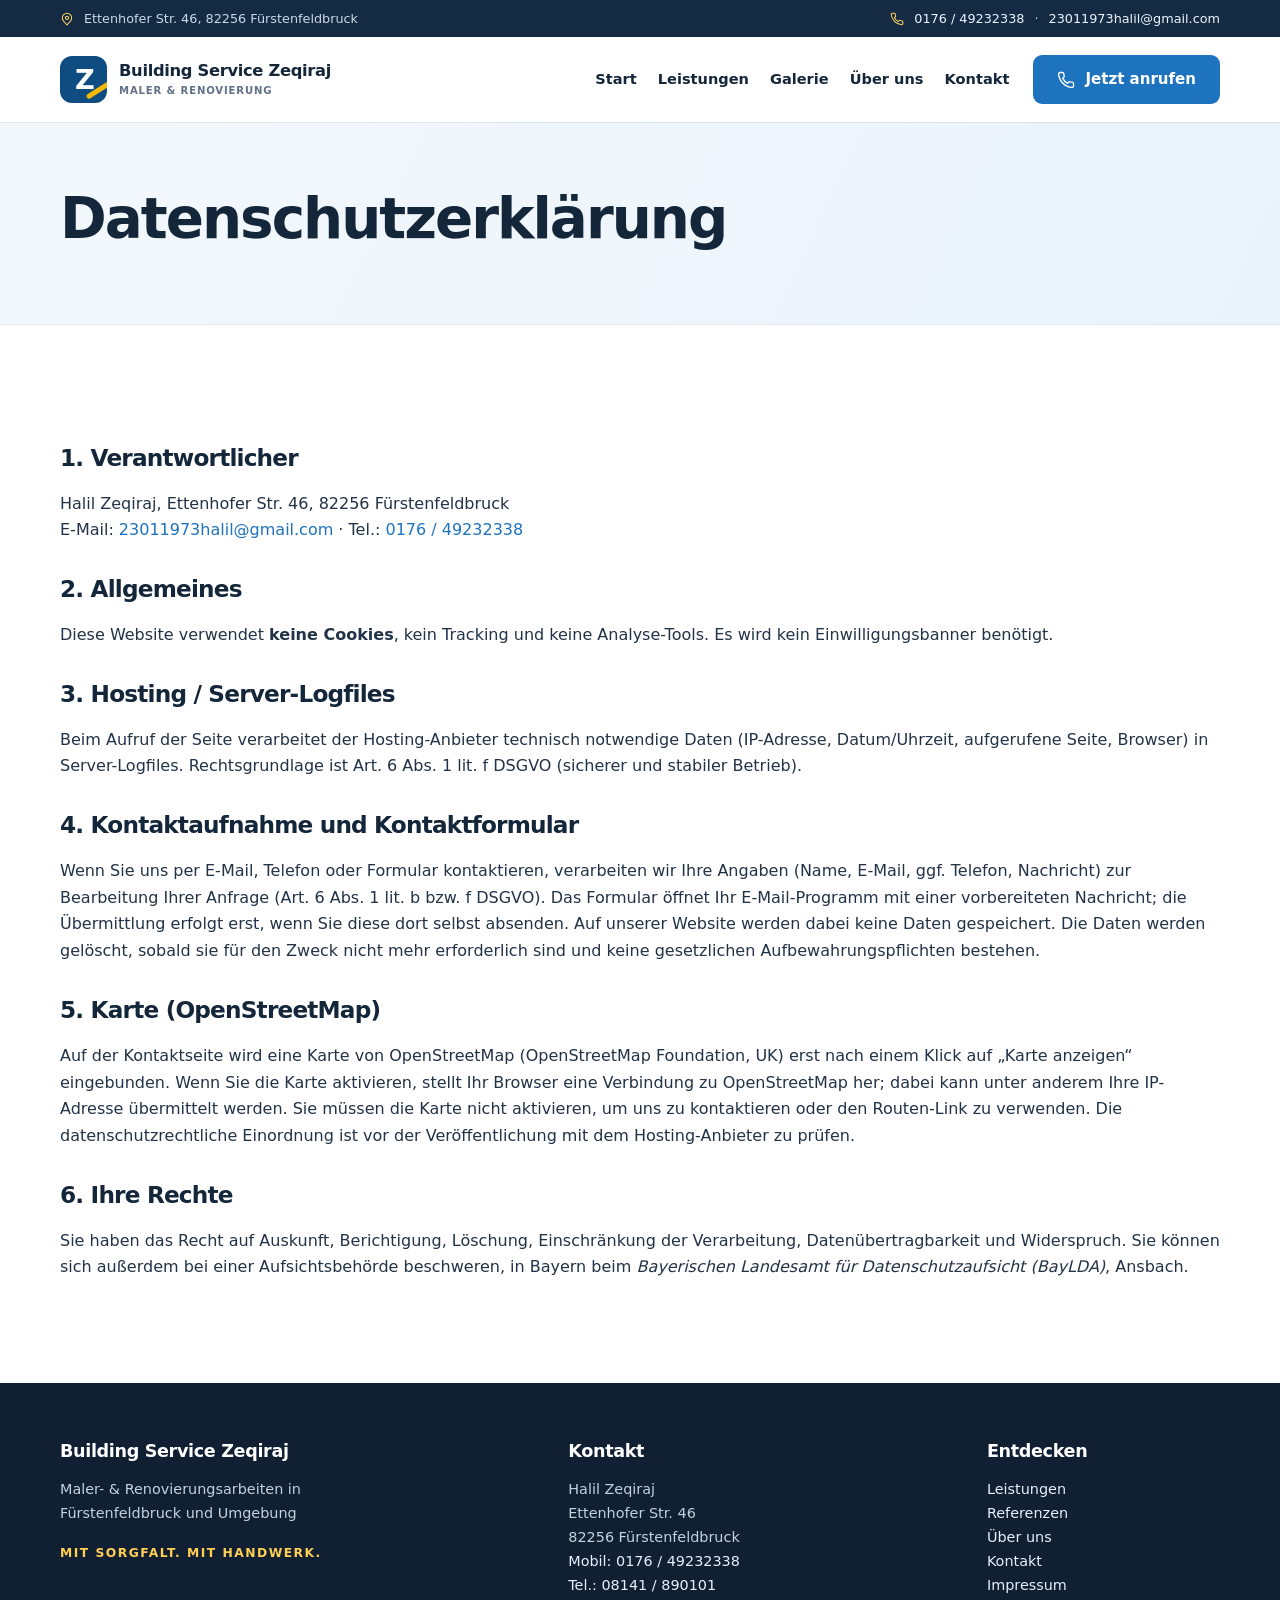
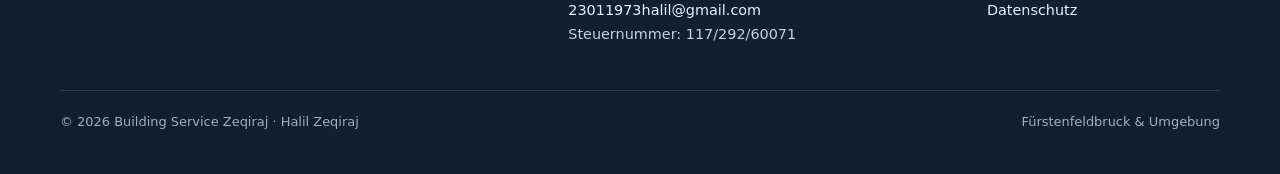
==== datenschutz.html @ 5ea6d2a5 "Initial website upload" ====
<!DOCTYPE html>
<html lang="de">
<head>
<meta charset="utf-8">
<meta name="viewport" content="width=device-width, initial-scale=1">
<title>Datenschutzerklärung | Building Service Zeqiraj</title>
<meta name="description" content="Datenschutzerklärung von Building Service Zeqiraj.">
<meta name="robots" content="noindex,follow">
<meta name="theme-color" content="#1e73be">
<link rel="canonical" href="https://buildingservicezeqiraj.de/datenschutz.html">
<!-- HIER ÄNDERN bei neuer Domain: canonical + og:url + og:image (siehe MAINTENANCE.md) -->
<meta property="og:type" content="website">
<meta property="og:locale" content="de_DE">
<meta property="og:title" content="Datenschutzerklärung | Building Service Zeqiraj">
<meta property="og:description" content="Datenschutzerklärung von Building Service Zeqiraj.">
<meta property="og:url" content="https://buildingservicezeqiraj.de/datenschutz.html">
<meta property="og:image" content="https://buildingservicezeqiraj.de/images/tv-wand-marmor.jpg">
<link rel="icon" href="data:image/svg+xml,%3Csvg xmlns='http://www.w3.org/2000/svg' viewBox='0 0 100 100'%3E%3Crect width='100' height='100' rx='20' fill='%231e73be'/%3E%3Ctext x='50' y='66' font-size='52' text-anchor='middle' fill='white' font-family='Arial' font-weight='bold'%3EZ%3C/text%3E%3C/svg%3E">
<link rel="stylesheet" href="style.css">
</head>
<body data-page="datenschutz">
<div id="site-header"></div>
<main id="main">
<section class="page-hero"><div class="container"><h1>Datenschutzerklärung</h1></div></section>
<section><div class="container legal-text">
<h2>1. Verantwortlicher</h2>
<p><span data-site="owner"></span>, <span data-site="street"></span>, <span data-site="zip"></span> <span data-site="city"></span><br>E-Mail: <a data-site="emailLink" href="#"></a> · Tel.: <a data-site="mobileLink" href="#"></a></p>
<h2>2. Allgemeines</h2>
<p>Diese Website verwendet <strong>keine Cookies</strong>, kein Tracking und keine Analyse-Tools. Es wird kein Einwilligungsbanner benötigt.</p>
<h2>3. Hosting / Server-Logfiles</h2>
<p>Beim Aufruf der Seite verarbeitet der Hosting-Anbieter technisch notwendige Daten (IP-Adresse, Datum/Uhrzeit, aufgerufene Seite, Browser) in Server-Logfiles. Rechtsgrundlage ist Art. 6 Abs. 1 lit. f DSGVO (sicherer und stabiler Betrieb).</p>
<h2>4. Kontaktaufnahme und Kontaktformular</h2>
<p>Wenn Sie uns per E-Mail, Telefon oder Formular kontaktieren, verarbeiten wir Ihre Angaben (Name, E-Mail, ggf. Telefon, Nachricht) zur Bearbeitung Ihrer Anfrage (Art. 6 Abs. 1 lit. b bzw. f DSGVO). Das Formular öffnet Ihr E-Mail-Programm mit einer vorbereiteten Nachricht; die Übermittlung erfolgt erst, wenn Sie diese dort selbst absenden. Auf unserer Website werden dabei keine Daten gespeichert. Die Daten werden gelöscht, sobald sie für den Zweck nicht mehr erforderlich sind und keine gesetzlichen Aufbewahrungspflichten bestehen.</p>
<h2>5. Karte (OpenStreetMap)</h2>
<p>Auf der Kontaktseite wird eine Karte von OpenStreetMap (OpenStreetMap Foundation, UK) erst nach einem Klick auf „Karte anzeigen“ eingebunden. Wenn Sie die Karte aktivieren, stellt Ihr Browser eine Verbindung zu OpenStreetMap her; dabei kann unter anderem Ihre IP-Adresse übermittelt werden. Sie müssen die Karte nicht aktivieren, um uns zu kontaktieren oder den Routen-Link zu verwenden. Die datenschutzrechtliche Einordnung ist vor der Veröffentlichung mit dem Hosting-Anbieter zu prüfen.</p>
<h2>6. Ihre Rechte</h2>
<p>Sie haben das Recht auf Auskunft, Berichtigung, Löschung, Einschränkung der Verarbeitung, Datenübertragbarkeit und Widerspruch. Sie können sich außerdem bei einer Aufsichtsbehörde beschweren, in Bayern beim <em>Bayerischen Landesamt für Datenschutzaufsicht (BayLDA)</em>, Ansbach.</p>
</div></section>
</main>
<div id="site-footer"></div>
<script src="config.js"></script>
<script src="main.js"></script>
</body>
</html>
---- style.css ----
/* ================================================================
   BUILDING SERVICE ZEQIRAJ – Designversion 2
   HIER ÄNDERN: Hauptfarben stehen in config.js unter "colors".
   Diese Datei steuert die Abstände, Schriftgrößen und Darstellung.
   ================================================================ */
:root {
  --primary:#1e73be; --primary-dark:#0f4c81; --accent:#f5b700;
  --dark:#14263a; --light:#f4f8fc;
  --text:#223247; --muted:#607087; --border:#e3eaf1;
  --radius:16px; --shadow:0 12px 35px rgba(16,42,66,.07);
  --container:1160px;
}
*,*::before,*::after{box-sizing:border-box}
html{scroll-behavior:smooth;scroll-padding-top:90px}
body{margin:0;background:#fff;color:var(--text);font-family:system-ui,-apple-system,BlinkMacSystemFont,"Segoe UI",Arial,sans-serif;line-height:1.67;-webkit-font-smoothing:antialiased}
body.lightbox-active{overflow:hidden}
img,svg{max-width:100%}img{display:block}
a{color:var(--primary);text-decoration:none}a:hover{text-decoration:none}
button,input,textarea{font:inherit}
button{cursor:pointer}
:focus-visible{outline:3px solid var(--accent);outline-offset:3px}
.container{width:min(var(--container),calc(100% - 48px));margin-inline:auto}
h1,h2,h3,p{margin-top:0}
h1,h2,h3{color:var(--dark);letter-spacing:-.035em;line-height:1.15}
h1{font-size:clamp(2.25rem,4.4vw,4.15rem);font-weight:800}
h2{font-size:clamp(1.85rem,2.7vw,2.7rem);font-weight:800}
h3{font-size:1.18rem;font-weight:750}
p{margin-bottom:0}
section{padding:88px 0}
.section-sub{color:var(--muted);max-width:660px;font-size:1.04rem;line-height:1.7;margin:12px 0 0}
.section-head{display:flex;align-items:end;justify-content:space-between;gap:24px;margin-bottom:33px}
.section-head .section-sub{margin-top:10px}
.eyebrow{display:inline-flex;align-items:center;gap:9px;color:var(--primary-dark);font-size:.78rem;letter-spacing:.13em;text-transform:uppercase;font-weight:800;margin-bottom:14px}
.eyebrow::before{content:"";width:22px;height:3px;background:var(--accent);border-radius:3px}
.bg-light{background:#f5f8fb}
.muted{color:var(--muted)}
.skip{position:absolute;top:-100px;left:12px;background:#fff;padding:12px 18px;z-index:300;border-radius:8px}.skip:focus{top:12px}
.icon-svg{width:22px;height:22px;display:inline-block;flex:none;stroke:currentColor;fill:none;stroke-width:1.8;stroke-linecap:round;stroke-linejoin:round;vertical-align:middle}

/* Header – übersichtlich, auch auf dem Handy */
.topbar{background:#142b43;color:#cbd8e8;font-size:.80rem;line-height:1.4}
.topbar .container{display:flex;align-items:center;justify-content:space-between;gap:20px;min-height:37px}
.topbar a{color:#edf4ff}.topbar-info,.topbar-contact{display:flex;gap:10px;align-items:center}.topbar .icon-svg{width:14px;height:14px;color:#ffd260}
#site-header{position:sticky;top:-37px;z-index:90}
header.site{position:relative;z-index:1;background:rgba(255,255,255,.97);box-shadow:0 1px 0 rgba(16,37,57,.08);backdrop-filter:blur(14px)}
header.site .container{min-height:85px;display:flex;align-items:center;justify-content:space-between;gap:24px}
.logo{display:flex;align-items:center;gap:12px;min-width:0;color:var(--dark);flex-shrink:0}.logo:hover{color:var(--dark)}
.logo .mark{height:47px;width:47px;display:grid;place-items:center;background:var(--primary-dark);color:#fff;border-radius:12px;position:relative;font-weight:900;font-size:1.7rem;letter-spacing:-.1em;overflow:hidden}
.logo .mark::after{content:"";width:26px;height:5px;position:absolute;right:-4px;bottom:10px;transform:rotate(-32deg);background:var(--accent);border-radius:5px}
.logo-text{display:flex;flex-direction:column;line-height:1.1;gap:5px}.logo-title{font-size:1.02rem;letter-spacing:-.02em;font-weight:850;white-space:nowrap}.logo-sub{font-size:.63rem;letter-spacing:.085em;color:var(--muted);font-weight:750;text-transform:uppercase}
nav ul{display:flex;align-items:center;gap:clamp(12px,1.65vw,28px);list-style:none;margin:0;padding:0}
nav a{color:var(--dark);font-size:.91rem;font-weight:650;white-space:nowrap;padding:10px 0;transition:color .2s}
nav a:hover,nav a.active{color:var(--primary)}
nav a.active:not(.btn)::after{content:"";display:block;height:2px;background:var(--primary);border-radius:3px;margin-top:1px}
nav .nav-action{margin-left:3px}
.btn{display:inline-flex;align-items:center;justify-content:center;gap:10px;background:var(--primary);color:#fff!important;padding:13px 23px;min-height:49px;border-radius:9px;font-size:.94rem;font-weight:750;line-height:1.3;border:1.5px solid transparent;transition:background .2s,transform .2s,box-shadow .2s;cursor:pointer;white-space:normal;text-align:center}
.btn:hover{background:var(--primary-dark);transform:translateY(-2px);box-shadow:0 8px 18px rgba(15,76,129,.15)}
.btn.accent{background:var(--accent);color:var(--dark)!important}.btn.accent:hover{background:#ffcb31}
.btn.ghost{background:transparent;color:#fff!important;border-color:rgba(255,255,255,.5)}.btn.ghost:hover{background:rgba(255,255,255,.12)}
.btn.outline{background:#fff;color:var(--primary-dark)!important;border-color:var(--border)}.btn.outline:hover{border-color:var(--primary);background:#f3f8ff}
.btn .icon-svg{width:18px;height:18px}
.burger{display:none;border:1px solid var(--border);background:#f6f9fc;border-radius:10px;width:44px;height:44px;align-items:center;justify-content:center;color:var(--dark)}.burger .icon-svg{width:23px;height:23px}

/* Hero – echte Projektfotos statt dunklem Hintergrundbild */
.hero{background:linear-gradient(115deg,#132d49 0%,#16456e 76%,#1d5681 100%);color:#fff;padding:78px 0 84px;position:relative;overflow:hidden}
.hero::before{content:"";position:absolute;width:550px;height:550px;border-radius:50%;border:1px solid rgba(255,255,255,.07);left:-350px;top:-390px}
.hero-grid{display:grid;grid-template-columns:minmax(0,1fr) minmax(0,.96fr);align-items:center;gap:clamp(35px,5.3vw,86px)}
.hero-copy{position:relative;z-index:1}
.hero .eyebrow{color:#cbdff4;margin-bottom:23px}.hero .eyebrow::before{background:var(--accent)}
.hero h1{color:#fff;max-width:660px;line-height:1.08;font-size:clamp(2.3rem,4.4vw,4.15rem);margin-bottom:22px}
.hero h1 .gold{color:#ffd05c}
.hero p{font-size:clamp(1rem,1.22vw,1.13rem);max-width:525px;color:#d7e6f6;line-height:1.76;margin-bottom:29px}
.hero .actions{display:flex;flex-wrap:wrap;gap:12px}
.hero-trust{display:flex;align-items:center;gap:13px;margin-top:33px;color:#d6e4ef;font-size:.87rem;line-height:1.5}
.hero-trust .icon-svg{color:#ffe08c;width:19px;height:19px}
.hero-visual{position:relative;min-width:0}
.hero-photo{height:clamp(410px,41vw,545px);width:100%;object-fit:cover;object-position:center 34%;border-radius:16px;box-shadow:0 28px 60px rgba(0,0,0,.20);background:#d9e0e5}
.hero-visual::before{content:"";position:absolute;z-index:0;inset:24px -17px -19px 22px;border:2px solid rgba(255,255,255,.22);border-radius:17px}
.hero-photo{position:relative;z-index:1}
.photo-label{z-index:3;position:absolute;left:-22px;bottom:25px;background:#fff;box-shadow:0 12px 35px rgba(0,0,0,.14);display:flex;align-items:center;gap:12px;padding:13px 17px;border-radius:11px;color:var(--dark);max-width:280px}
.photo-label-icon{background:#f2f7fc;display:grid;place-items:center;border-radius:9px;height:42px;width:42px;color:var(--primary);flex:none}.photo-label-icon .icon-svg{width:22px;height:22px}
.photo-label strong{display:block;font-size:.87rem;line-height:1.3}.photo-label small{display:block;color:var(--muted);font-size:.75rem;margin-top:2px}
.trust-band{background:#fff;border-bottom:1px solid var(--border);padding:19px 0}
.trust-band .container{display:grid;grid-template-columns:repeat(3,minmax(0,1fr));gap:18px}
.trust-item{display:flex;align-items:center;justify-content:center;gap:10px;color:var(--dark);font-size:.87rem;font-weight:670}
.trust-item .icon-svg{color:var(--primary);width:20px;height:20px}
.page-hero{background:linear-gradient(116deg,#f3f8fc 0%,#eaf3fb 100%);border-bottom:1px solid var(--border);padding:65px 0 62px}
.page-hero h1{max-width:840px;margin-bottom:10px}.page-hero .section-sub{margin:0}

/* Service-Karten: einheitliche Vektor-Icons, keine Emojis */
.grid{display:grid;gap:22px;min-width:0}
.g3{grid-template-columns:repeat(3,minmax(0,1fr))}
.g2{grid-template-columns:repeat(2,minmax(0,1fr))}
.g4{grid-template-columns:repeat(4,minmax(0,1fr))}
.card{background:#fff;border:1px solid var(--border);border-radius:var(--radius);padding:28px 27px 27px;box-shadow:0 6px 22px rgba(22,44,66,.035);min-width:0;transition:box-shadow .22s,transform .22s,border-color .22s}
.card:hover{transform:translateY(-4px);box-shadow:var(--shadow);border-color:#c8daec}
.card .icon{width:53px;height:53px;border-radius:13px;display:grid;place-items:center;background:#eaf4fd;color:var(--primary-dark);margin-bottom:23px}
.card .icon .icon-svg{width:27px;height:27px;stroke-width:1.7}
.card h3{margin:0 0 11px;font-size:1.09rem}.card p{color:var(--muted);font-size:.92rem;line-height:1.66}
.text-link{font-weight:750;display:inline-flex;gap:10px;align-items:center}.text-link .icon-svg{width:17px;height:17px;transition:transform .2s}.text-link:hover .icon-svg{transform:translateX(4px)}
.section-bottom{margin-top:29px}

/* Referenzen / Galerie */
.gallery{display:grid;grid-template-columns:repeat(3,minmax(0,1fr));gap:20px}
.gallery figure{position:relative;margin:0;aspect-ratio:4/4.15;overflow:hidden;border-radius:14px;box-shadow:0 5px 20px rgba(12,42,64,.08);background:#e4edf5;cursor:zoom-in;isolation:isolate}
.gallery figure::after{content:"";position:absolute;inset:40% 0 0;background:linear-gradient(transparent,rgba(8,26,44,.82));pointer-events:none;transition:opacity .2s}
.gallery img{width:100%;height:100%;object-fit:cover;object-position:center 43%;transition:transform .38s;display:block}
.gallery figure:hover img,.gallery figure:focus-visible img{transform:scale(1.055)}
.gallery figcaption{position:absolute;z-index:2;bottom:0;left:0;right:0;color:#fff;padding:30px 22px 20px;line-height:1.3;font-size:1.01rem;font-weight:750}
.gallery .gallery-tag{display:block;color:#bcd6ed;text-transform:uppercase;letter-spacing:.09em;font-size:.69rem;margin-bottom:5px}
.gallery figure:focus-visible{outline:3px solid var(--accent);outline-offset:3px}
.filters{display:flex;gap:9px;overflow-x:auto;flex-wrap:nowrap;padding:3px 1px 13px;margin:0 0 22px;scrollbar-width:thin;scrollbar-color:#b7c8d9 transparent}
.filters button{flex:none;background:#fff;border:1px solid #cfdfed;border-radius:8px;padding:9px 16px;color:var(--primary-dark);font-weight:700;font-size:.88rem;white-space:nowrap}
.filters button.on,.filters button:hover{background:var(--primary-dark);border-color:var(--primary-dark);color:#fff}
.lightbox{position:fixed;inset:0;background:rgba(7,18,30,.95);z-index:220;display:none;align-items:center;justify-content:center;flex-direction:column;padding:28px 68px 48px}
.lightbox.open{display:flex}.lightbox img{max-width:100%;width:auto;height:auto;max-height:77vh;object-fit:contain;border-radius:5px}.lightbox p{color:#f7f9fb;text-align:center;margin-top:13px;font-size:.95rem}
.lightbox button{border:0;background:rgba(255,255,255,.13);color:#fff;width:46px;height:46px;border-radius:50%;font-size:2rem;line-height:1;position:absolute;display:grid;place-items:center}
.lightbox button:hover{background:rgba(255,255,255,.3)}.lb-close{right:21px;top:21px}.lb-prev{left:15px;top:50%}.lb-next{right:15px;top:50%}

/* Warum wir: 4 gleich große Elemente */
.usp{padding:25px 22px;border:1px solid var(--border);border-radius:var(--radius);background:#fff;min-width:0}
.usp .dot{display:grid;place-items:center;width:43px;height:43px;margin-bottom:20px;background:#eaf4fd;color:var(--primary-dark);font-weight:850;border-radius:10px;font-size:.84rem}
.usp h3{font-size:1.07rem;margin:0 0 10px}.usp p{color:var(--muted);font-size:.9rem;line-height:1.65}
.usp .icon-svg{width:21px;height:21px}
/* Ablauf auf Leistungsseite */
.steps .usp{background:#f7fafd}

/* Kontakt */
.contact-list{list-style:none;display:grid;gap:14px;margin:16px 0 24px;padding:0;overflow-wrap:anywhere}
.contact-list li{padding:8px 0;border-bottom:1px solid var(--border)}
form{display:grid;gap:16px;min-width:0}
label{display:block;font-size:.9rem;font-weight:700;margin-bottom:6px}
input,textarea{width:100%;min-width:0;max-width:100%;padding:13px 14px;border:1.5px solid #ccd8e5;border-radius:10px;background:#fff;color:var(--dark);font:inherit}
input:focus,textarea:focus{outline:3px solid rgba(30,115,190,.2);border-color:var(--primary)}
.check{display:flex;align-items:flex-start;gap:10px;font-weight:450;font-size:.88rem;line-height:1.5}.check input{width:auto;flex:none;margin-top:5px}
.hp{position:absolute;left:-9999px}.map{border:0;display:block;width:100%;height:360px;border-radius:var(--radius);margin-top:24px}
.map-consent{margin-top:24px;min-height:305px;padding:28px 23px;border:1px solid var(--border);border-radius:var(--radius);background:linear-gradient(135deg,#f3f8fd,#e5f1f8);display:flex;justify-content:center;align-items:center;flex-direction:column;gap:13px;text-align:center}.map-consent strong{font-size:1.05rem;color:var(--dark)}.map-consent p{color:var(--muted);max-width:360px;font-size:.9rem}.map-consent-icon{height:54px;width:54px;border-radius:15px;display:grid;place-items:center;background:#dbeafa;color:var(--primary)}.map-consent-icon .icon-svg{height:28px;width:28px}
.cta{background:#132e49;color:#fff;padding:68px 0;text-align:center}.cta h2{color:#fff}.cta p{color:#cfdfec;margin:0 auto 24px;max-width:600px}
.legal-text{overflow-wrap:anywhere}.legal-text h2{font-size:1.45rem;margin-top:32px}.legal-text p,.legal-text ul{margin-bottom:14px}.legal-text ul{padding-left:22px}

/* Footer */
footer.site{background:#101f32;color:#c4d1df;padding:58px 0 42px;font-size:.9rem;overflow-wrap:anywhere}
footer.site .cols{display:grid;grid-template-columns:1.25fr 1fr .65fr;gap:60px}
footer.site h3{color:#fff;font-size:1.1rem;letter-spacing:-.02em;margin:0 0 16px}
footer.site a{color:#e6efff}footer.site a:hover{color:#fff;text-decoration:underline}
.footer-tagline{max-width:310px}.footer-badge{font-size:.77rem;text-transform:uppercase;letter-spacing:.12em;color:#ffcf54;margin:18px 0 8px;font-weight:750}
.legal{margin-top:44px;border-top:1px solid rgba(255,255,255,.12);padding-top:20px;color:#9eafc0;font-size:.81rem;display:flex;justify-content:space-between;gap:15px;flex-wrap:wrap}
/* Schwebende Kontaktleiste nur auf Mobilgeräten */
.float{display:none}

@media(max-width:1090px){
  header.site .container{gap:12px}
  nav ul{gap:12px}
  nav a{font-size:.86rem}
  .logo-title{font-size:.91rem}
  .logo .mark{height:43px;width:43px}
  .btn{padding:12px 17px}
  .hero-grid{gap:38px}
}
@media(max-width:930px){
  .g4{grid-template-columns:repeat(2,minmax(0,1fr))}
  .hero-grid{grid-template-columns:minmax(0,1fr) minmax(0,.9fr);gap:30px}
  .hero-photo{height:440px}
  .hero h1{font-size:clamp(2.1rem,4.5vw,3.2rem)}
  .photo-label{left:-8px;bottom:14px}
  footer.site .cols{gap:25px}
}
@media(max-width:820px){
  html{scroll-padding-top:75px}
  .container{width:min(var(--container),calc(100% - 36px))}
  .topbar{display:none}
  #site-header{top:0}
  header.site .container{min-height:68px}
  .logo .mark{width:42px;height:42px}
  .logo-title{font-size:.97rem}.logo-sub{font-size:.58rem}
  .burger{display:flex;flex:none}
  nav{position:absolute;top:100%;left:0;right:0;background:#fff;border-top:1px solid var(--border);box-shadow:0 14px 30px rgba(14,33,54,.12);display:none}
  nav.open{display:block}
  nav ul{width:min(var(--container),calc(100% - 36px));margin:auto;padding:10px 0 18px;display:flex;flex-direction:column;gap:0;align-items:stretch}
  nav a{padding:13px 8px;display:block;font-size:1rem}
  nav a.active:not(.btn)::after{display:none}
  nav .nav-action{margin:7px 0 0}
  nav .nav-action .btn{justify-content:center}
  section{padding:65px 0}
  .hero{padding:52px 0 60px}
  .hero-grid{grid-template-columns:1fr;gap:40px}
  .hero-copy{max-width:680px}
  .hero h1{font-size:clamp(2.35rem,6vw,3.35rem);max-width:690px}
  .hero-photo{height:420px;object-position:center 34%}
  .photo-label{left:13px;bottom:17px}
  .g3{grid-template-columns:repeat(2,minmax(0,1fr))}
  .gallery{grid-template-columns:repeat(2,minmax(0,1fr))}
  .trust-band .container{grid-template-columns:repeat(3,minmax(0,1fr))}
  .trust-item{font-size:.79rem;gap:6px}
  body{padding-bottom:76px}
  .float{display:grid;position:fixed;left:0;right:0;bottom:0;z-index:95;background:rgba(255,255,255,.96);padding:10px max(18px,env(safe-area-inset-right)) calc(10px + env(safe-area-inset-bottom));box-shadow:0 -7px 26px rgba(19,43,64,.14);grid-template-columns:1fr 1fr;gap:10px;backdrop-filter:blur(16px)}
  .float a{display:inline-flex;align-items:center;justify-content:center;gap:9px;text-align:center;font-weight:750;font-size:.9rem;padding:10px 13px;min-height:48px;border-radius:9px}
  .float .call{background:var(--primary);color:#fff}.float .wa{background:#e8f8ef;color:#14643a;border:1px solid #cbeedb}.float .icon-svg{width:19px;height:19px}
}
@media(max-width:600px){
  .container{width:calc(100% - 36px)}
  h1{font-size:2.4rem}h2{font-size:clamp(1.85rem,6vw,2.25rem)}
  section{padding:60px 0}
  .hero{padding:47px 0 59px}
  .hero .eyebrow{margin-bottom:17px}
  .hero h1{font-size:clamp(2.2rem,9.7vw,3.1rem);line-height:1.12;margin-bottom:17px}
  .hero p{font-size:1.02rem;line-height:1.7}
  .hero .actions{flex-direction:column;align-items:stretch;gap:10px}
  .hero .actions .btn{width:100%}
  .hero-trust{font-size:.80rem;margin-top:22px}
  .hero-grid{gap:32px}
  .hero-photo{height:335px;object-position:center 32%;border-radius:13px}
  .hero-visual::before{inset:12px -7px -10px 13px}
  .photo-label{left:12px;bottom:12px;padding:10px 12px;max-width:255px}.photo-label-icon{height:37px;width:37px}
  .trust-band{padding:17px 0}.trust-band .container{display:grid;grid-template-columns:1fr;gap:13px}
  .trust-item{justify-content:flex-start;font-size:.88rem}
  .section-head{align-items:start;flex-direction:column;gap:19px;margin-bottom:26px}
  .section-head .btn{width:auto}
  .g3,.g2,.g4{grid-template-columns:1fr;gap:14px}
  .card{padding:24px 22px}.card .icon{width:49px;height:49px;margin-bottom:17px}
  .gallery{grid-template-columns:repeat(2,minmax(0,1fr));gap:10px}
  .gallery figure{aspect-ratio:4/5;border-radius:10px}
  .gallery figcaption{font-size:.79rem;padding:20px 11px 13px}
  .gallery .gallery-tag{font-size:.61rem}
  .usp{padding:22px}.usp .dot{margin-bottom:13px}
  .page-hero{padding:48px 0}
  .lightbox{padding:28px 45px 48px}.lightbox img{max-height:76vh}.lightbox button{width:37px;height:37px}.lb-close{top:12px;right:12px}.lb-prev{left:5px}.lb-next{right:5px}
  footer.site{padding:45px 0 35px}
  footer.site .cols{grid-template-columns:1fr;gap:30px}
  .legal{margin-top:28px}
}
@media(max-width:360px){
  .logo-title{font-size:.81rem}.logo-sub{font-size:.52rem}.logo .mark{height:38px;width:38px;font-size:1.45rem}.logo{gap:8px}
  .hero h1{font-size:2.11rem}
  .gallery{grid-template-columns:1fr 1fr;gap:8px}
  .gallery figcaption{font-size:.7rem;padding:20px 8px 11px}
  .float a{font-size:.8rem;padding:9px 7px}
}
@media(prefers-reduced-motion:reduce){*,*::before,*::after{scroll-behavior:auto!important;transition:none!important}}
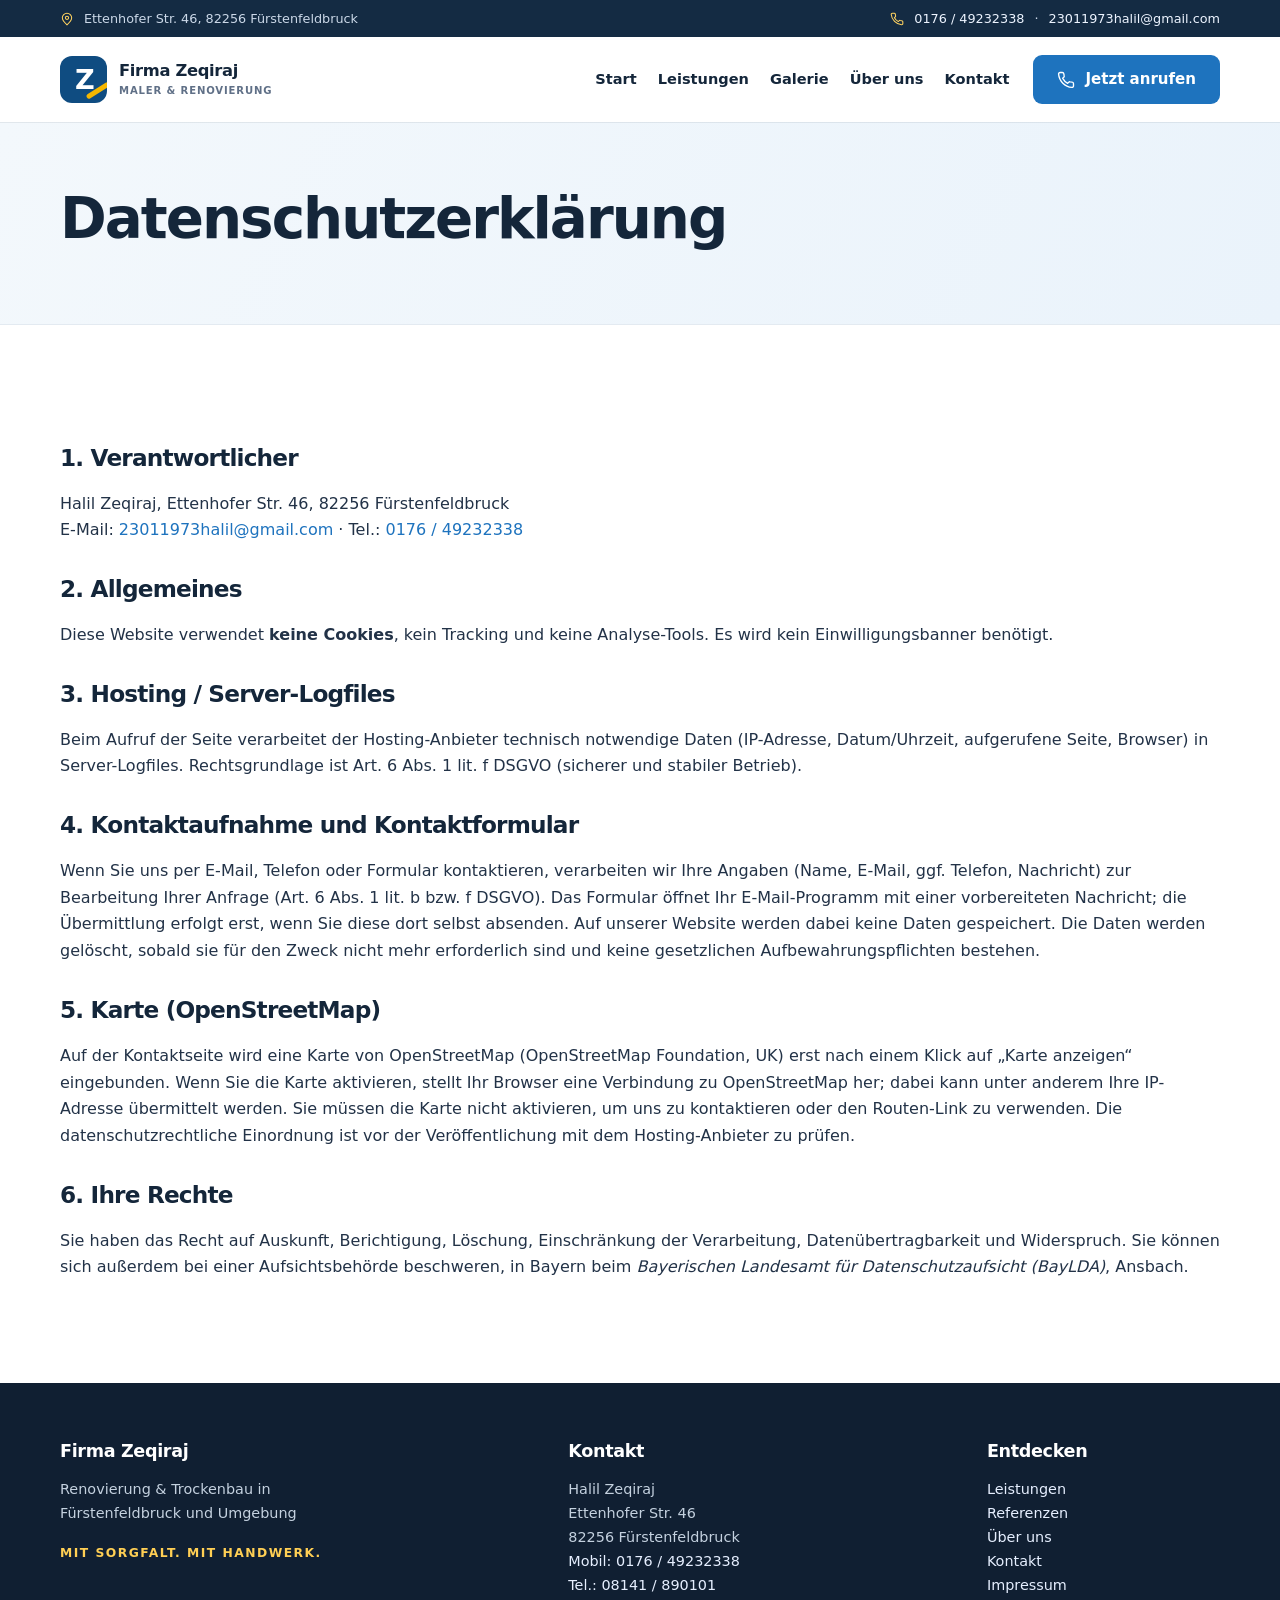
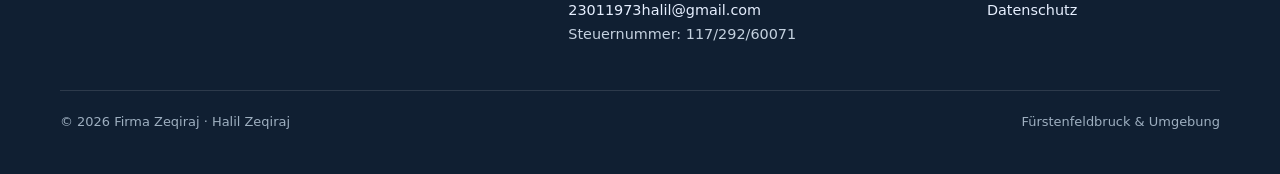
==== commit 0234d7fc: "Update datenschutz.html" ====
--- a/datenschutz.html
+++ b/datenschutz.html
@@ -3,18 +3,18 @@
 <head>
 <meta charset="utf-8">
 <meta name="viewport" content="width=device-width, initial-scale=1">
-<title>Datenschutzerklärung | Building Service Zeqiraj</title>
-<meta name="description" content="Datenschutzerklärung von Building Service Zeqiraj.">
+<title>Datenschutzerklärung | Firma Zeqiraj</title>
+<meta name="description" content="Datenschutzerklärung von Firma Zeqiraj.">
 <meta name="robots" content="noindex,follow">
 <meta name="theme-color" content="#1e73be">
-<link rel="canonical" href="https://buildingservicezeqiraj.de/datenschutz.html">
+<link rel="canonical" href="https://firma-zeqiraj.de/datenschutz.html">
 <!-- HIER ÄNDERN bei neuer Domain: canonical + og:url + og:image (siehe MAINTENANCE.md) -->
 <meta property="og:type" content="website">
 <meta property="og:locale" content="de_DE">
-<meta property="og:title" content="Datenschutzerklärung | Building Service Zeqiraj">
-<meta property="og:description" content="Datenschutzerklärung von Building Service Zeqiraj.">
-<meta property="og:url" content="https://buildingservicezeqiraj.de/datenschutz.html">
-<meta property="og:image" content="https://buildingservicezeqiraj.de/images/tv-wand-marmor.jpg">
+<meta property="og:title" content="Datenschutzerklärung | Firma Zeqiraj">
+<meta property="og:description" content="Datenschutzerklärung von Firma Zeqiraj.">
+<meta property="og:url" content="https://firma-zeqiraj.de/datenschutz.html">
+<meta property="og:image" content="https://firma-zeqiraj.de/images/tv-wand-marmor.jpg">
 <link rel="icon" href="data:image/svg+xml,%3Csvg xmlns='http://www.w3.org/2000/svg' viewBox='0 0 100 100'%3E%3Crect width='100' height='100' rx='20' fill='%231e73be'/%3E%3Ctext x='50' y='66' font-size='52' text-anchor='middle' fill='white' font-family='Arial' font-weight='bold'%3EZ%3C/text%3E%3C/svg%3E">
 <link rel="stylesheet" href="style.css">
 </head>
